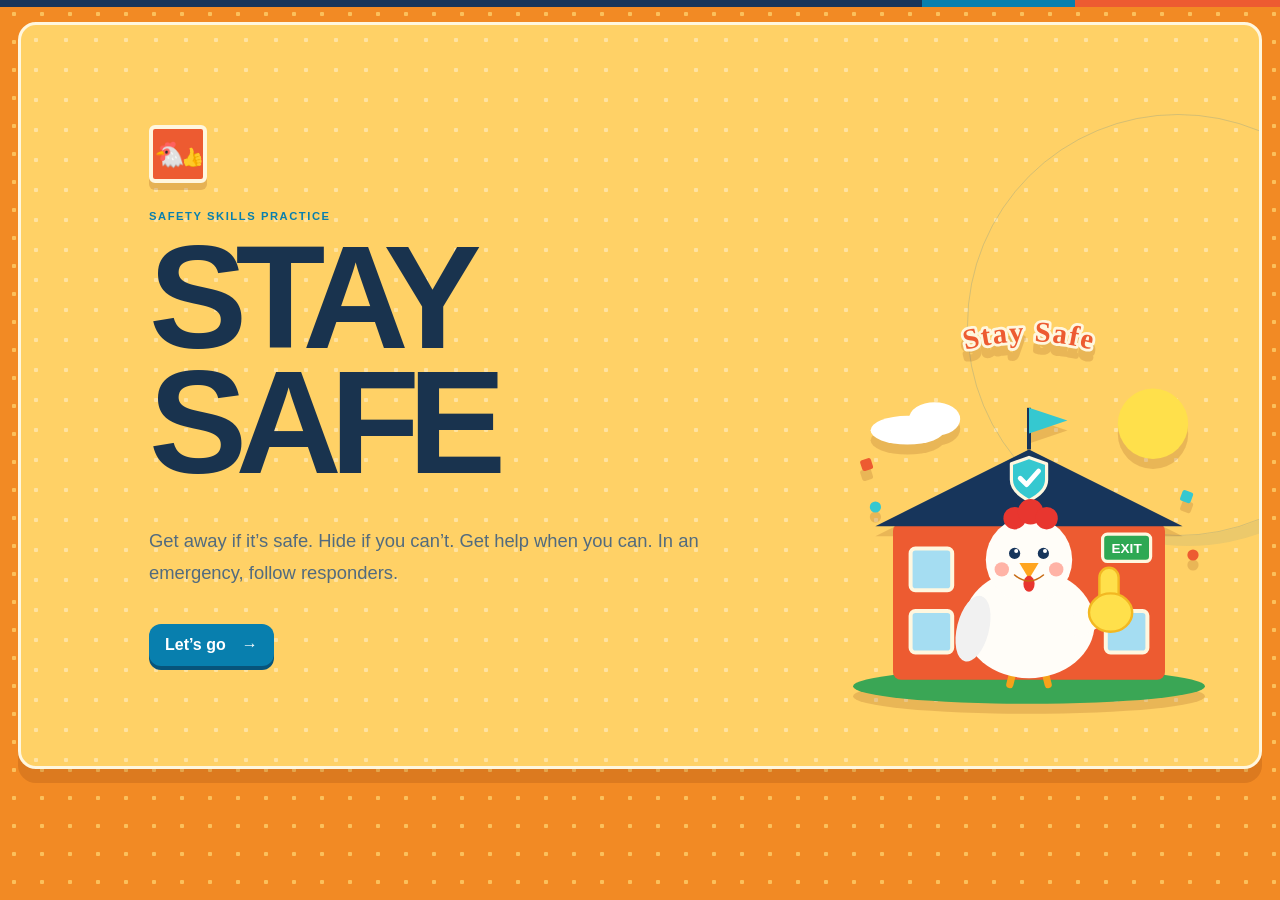
==== index.html @ 2ed21899 "Remove neon glow, shrink quiz sign, add RUN! chase with random hiding spots and hold-E to hide, bigg" ====
<!doctype html>
<html lang="en">
<head>
  <meta charset="utf-8" />
  <meta name="viewport" content="width=device-width, initial-scale=1" />
  <title>Stay Safe Steady Roleplay</title>
  <link rel="stylesheet" href="styles.css" />
  <style>
    :root {
      --ink: #19334e;
      --muted: #526b7f;
      --paper: #fff2ca;
      --panel: #ffffff;
      --line: #d9e9f4;
      --teal: #087fae;
      --dark: #17355b;
      --coral: #ed5b31;
      --yellow: #ffe04b;
      --sky: #35c8d0;
    }

    body {
      background-color: #f28a24;
      background-image: radial-gradient(circle, rgba(255, 213, 113, .72) 2px, transparent 2.5px);
      background-size: 28px 28px;
    }

    .app-shell {
      position: relative;
    }

    .app-shell::before {
      background: linear-gradient(90deg, var(--dark) 0 72%, var(--teal) 72% 84%, var(--coral) 84%);
      content: "";
      height: 7px;
      left: 0;
      position: absolute;
      right: 0;
      top: 0;
    }

    .welcome {
      background: linear-gradient(rgba(20, 107, 103, .07) 1px, transparent 1px), linear-gradient(90deg, rgba(20, 107, 103, .07) 1px, transparent 1px);
      background-size: 48px 48px;
    }

    .welcome::before {
      background: var(--coral);
      height: 6px;
      width: 110px;
    }

    .welcome::after {
      border-color: rgba(23, 105, 170, .18);
      box-shadow: 10px 10px 0 rgba(23, 105, 170, .08);
    }

    .welcome-mark {
      box-shadow: 0 8px 22px rgba(23, 63, 75, .18);
    }

    .intro aside {
      box-shadow: 8px 8px 0 rgba(23, 63, 75, .1);
    }

    .principle-grid article:nth-child(1) { border-top: 4px solid var(--teal); }
    .principle-grid article:nth-child(2) { border-top: 4px solid var(--dark); }
    .principle-grid article:nth-child(3) { border-top: 4px solid var(--coral); }

    .game,
    .special-game {
      box-shadow: 0 14px 30px rgba(23, 63, 75, .14);
    }

    .intro aside {
      border-left: 5px solid var(--coral);
    }

    .game-heading > span {
      background: rgba(255, 255, 255, .08);
      border-color: rgba(255, 255, 255, .35);
    }

    .special-game-unlock {
      background: #e8f1ef;
      border: 1px solid var(--line);
      color: var(--ink);
    }

    .sg-learning-note {
      background: rgba(169, 217, 213, .12);
      border-left: 3px solid var(--sky);
      color: #c9dfdc;
      font-size: .75rem;
      line-height: 1.5;
      margin: 12px 0 0;
      padding: 10px 12px;
    }

    .welcome-mark {
      font-size: 1.55rem;
      gap: 2px;
      white-space: nowrap;
    }

    .brand > b {
      font-size: .95rem;
      white-space: nowrap;
    }

    .chicken-logo {
      align-items: center;
      display: inline-flex;
      position: relative;
    }

    .chicken-face {
      position: relative;
      z-index: 1;
    }

    .chicken-thumb {
      font-size: .72em;
      margin-left: -5px;
      position: relative;
      transform: rotate(-14deg) translateY(4px);
      z-index: 2;
    }

    .welcome-mark .chicken-logo { font-size: 1.55rem; }
    .brand > b .chicken-logo { font-size: .95rem; }

    .welcome {
      align-items: flex-start;
      background-color: #ffd166;
      border: 3px solid #fff7df;
      border-radius: 18px;
      box-shadow: 0 14px 0 rgba(131, 59, 14, .2);
      min-height: min(720px, calc(100vh - 62px));
      overflow: hidden;
      padding: clamp(42px, 8vw, 100px) clamp(28px, 10vw, 150px);
      text-align: left;
    }

    .welcome::after {
      border-radius: 50%;
      height: 420px;
      right: -130px;
      top: 12%;
      width: 420px;
    }

    .welcome > p:not(.kicker) {
      font-size: clamp(1rem, 1.5vw, 1.15rem);
      line-height: 1.7;
      max-width: 580px;
    }

    .welcome h1 {
      font-size: clamp(4.3rem, 12vw, 9.2rem);
      letter-spacing: -.08em;
      max-width: 680px;
    }

    .welcome-actions { align-items: center; display: flex; flex-wrap: wrap; gap: 14px; margin-top: 24px; }

    .welcome-button {
      align-items: center;
      display: inline-flex;
      box-shadow: 0 8px 0 #07547b;
    }

    .intro {
      padding-top: clamp(45px, 7vw, 86px);
    }

    .intro > div {
      position: relative;
    }

    .intro > div::before {
      color: var(--coral);
      content: "01";
      font-family: "Space Grotesk", sans-serif;
      font-size: .8rem;
      font-weight: 700;
      left: -30px;
      position: absolute;
      top: 0;
    }

    .intro aside {
      background: #fff8e8;
      border: 1px solid #ead8ae;
      border-left: 6px solid var(--coral);
      box-shadow: 8px 8px 0 rgba(23, 63, 75, .08);
    }

    .intro aside h2 {
      color: var(--dark);
    }

    .principles {
      padding-bottom: 64px;
      padding-top: 42px;
    }

    .principle-grid {
      gap: 18px;
    }

    .principle-grid article {
      min-height: 188px;
      padding: 24px;
      transition: transform .2s ease, box-shadow .2s ease;
    }

    .principle-grid article:hover {
      box-shadow: 0 12px 24px rgba(23, 63, 75, .1);
      transform: translateY(-4px);
    }

    .principle-grid article:nth-child(1) { background: #e8f6f2; }
    .principle-grid article:nth-child(2) { background: #edf1f8; }
    .principle-grid article:nth-child(3) { background: #fff2ef; }

    .game {
      border-radius: 18px;
      padding: clamp(28px, 5vw, 58px);
    }

    .game-heading {
      border-bottom: 1px solid rgba(255, 255, 255, .18);
      padding-bottom: 24px;
    }

    .choice {
      background: rgba(255, 255, 255, .1);
      border-color: rgba(255, 255, 255, .28);
      min-height: 54px;
    }

    .choice:hover:not(:disabled) {
      background: rgba(255, 255, 255, .18);
      border-color: var(--yellow);
    }

    .share-app {
      background: #ffffff;
      border: 1px solid var(--line);
      border-radius: 12px;
      margin-bottom: 48px;
      padding: 20px 24px;
    }

    .alert {
      background: #fff8e8;
      border: 1px solid #ead8ae;
      border-left: 6px solid var(--coral);
      border-radius: 12px;
      margin-bottom: 35px;
      padding: 40px;
    }

    .welcome {
      background-image: radial-gradient(circle, rgba(255, 255, 255, .38) 2px, transparent 2.5px);
      background-size: 30px 30px;
    }

    .welcome::before {
      left: clamp(28px, 10vw, 150px);
      transform: none;
      width: 56px;
    }

    .welcome-mark { box-shadow: 0 8px 22px rgba(18, 52, 90, .18); }
    .intro aside { background: #fff3e6; border-color: #f0c79f; box-shadow: 8px 8px 0 rgba(18, 52, 90, .08); }
    .principle-grid article:nth-child(1) { background: #b8f1e8; }
    .principle-grid article:nth-child(2) { background: #fff078; }
    .principle-grid article:nth-child(3) { background: #ffc5a2; }
    .principle-grid article:hover { box-shadow: 0 12px 24px rgba(18, 52, 90, .1); }
    .game, .special-game { box-shadow: 0 14px 30px rgba(18, 52, 90, .14); }
    .special-game-unlock { background: #9de8e5; border-color: #fff7df; }
    .alert { background: #fff078; border-color: #ed5b31; }

    .sg-3d-room { background: #102a49; }
    .sg-room-ceiling { background: #0d2038; }
    .sg-room-backwall { background: #1d4268; border-bottom-color: #102a49; }
    .sg-room-floor { background: linear-gradient(#315a80, #1b3c60); }
    .sg-blackboard { background: #17395c; border-color: #e8752a; color: #d8eaff; }
    .sg-door-obj { background: #315f87; border-color: #83b5df; }
    .sg-door-obj b { color: var(--yellow); }
    .sg-window-obj { background: rgba(126, 190, 235, .28); border-color: #83b5df; color: #d8eaff; }
    .sg-closet-obj, .sg-desk-obj, .sg-bookshelf-obj, .sg-student-desk {
      background: #315a7d;
      border-color: #7399bb;
      color: #e5f2ff;
    }
    .sg-closet-obj { background: #244b70; }
    .sg-desk-obj { background: #b6632c; border-color: #ed9a56; }
    .sg-student-desk { background: #294c6e; }
    .sg-bookshelf-obj { background: #7c4d30; border-color: #e28a45; }
    .dpad-btn, .sg-btn-spot, .sg-btn-act, .sg-act-btn { background: #183c63; border-color: #426b94; }
    .sg-btn-spot, .sg-btn-act, .sg-act-btn { color: #e5f2ff; }
    .sg-btn-spot small { color: #a8c7e3; }
    .sg-btn-spot.active, .sg-btn-act.active, .sg-act-btn.active { background: var(--teal); border-color: var(--coral); }
    .sg-alarm-overlay { background: rgba(232, 117, 42, .25); }
    .sg-learning-note { color: #d6e9fb; }

    .primary, .secondary, .outline { border-radius: 12px; transition: transform .18s ease, box-shadow .18s ease; }
    .primary { background: #087fae; box-shadow: 0 4px 0 #07547b; }
    .primary:hover, .secondary:hover, .outline:hover { transform: translateY(-2px); }
    .primary:hover { box-shadow: 0 6px 0 #07547b; }
    .game .game-instruction { color: #d9edff; }
    .game > #next { display: block; margin-left: auto; }
    .game #start-game { border-radius: 20px; box-shadow: 0 8px 0 #07547b; display: inline-block; font-size: 2.5rem; margin-top: 1.5rem; padding: 30px 40px; text-decoration: none; }
    .game .game-sign { color: #ffffff; font-family: "DM Sans", sans-serif; font-size: clamp(1rem, 1.6vw, 1.2rem); font-weight: 700; line-height: 1.3; margin: 1rem 0 0; }
    .game #start-game.hidden, .game > #next.hidden { display: none; }
    #scene em { color: #ff5f00; font-size: clamp(2.5rem, 4.4vw, 3.2rem); font-style: normal; font-weight: 800; line-height: 1.15; }
    #scene p { color: #ff9ecb; font-size: clamp(1.3rem, 2.6vw, 1.8rem); font-weight: 700; line-height: 1.35; }
    #scene strong { color: #ffe04b; font-size: clamp(1.3rem, 2.6vw, 1.8rem); }
    .game .choice-label { font-size: clamp(1.2rem, 2.2vw, 1.6rem); font-weight: 800; letter-spacing: .06em; }
    .game .choice { font-size: clamp(1.2rem, 2.2vw, 1.6rem); font-weight: 700; line-height: 1.3; min-height: 72px; padding: 16px 18px; }
    .game .choice span { align-items: center; display: inline-flex; flex: none; font-size: 1em; height: 1.9em; justify-content: center; width: 1.9em; }
    .game-heading .kicker { font-size: clamp(1.4rem, 2.8vw, 2.2rem); letter-spacing: .04em; }
    .game-heading .game-instruction { font-size: clamp(1.25rem, 2.3vw, 1.8rem); font-weight: 700; }
    .principle-grid article h3 { color: #c80000; font-size: clamp(1.7rem, 3vw, 2.3rem); }
    .principle-grid article p { color: #000000; font-size: clamp(1.15rem, 1.9vw, 1.4rem); font-weight: 600; line-height: 1.5; }
    .game .scenario-grid .game-instruction { color: #9de8e5; font-size: clamp(1.05rem, 1.8vw, 1.3rem); font-weight: 700; line-height: 1.5; }
    button:focus-visible, a:focus-visible, input:focus-visible { outline: 3px solid #ffe04b; outline-offset: 3px; }
    .welcome-mark { background: #ed5b31; border: 4px solid #fff7df; box-shadow: 0 7px 0 rgba(131, 59, 14, .2); }
    .brand > b { background: #ed5b31; }
    .principle-grid article { border-radius: 12px; }
    .share-app { border: 3px solid #35c8d0; box-shadow: 0 7px 0 rgba(23, 53, 91, .12); }
    .game { border: 4px solid #35c8d0; }
    .special-game { border: 4px solid #ffe04b; }
    .welcome > .welcome-art {
      animation: welcome-bob 3.2s ease-in-out infinite;
      bottom: 8%;
      filter: drop-shadow(0 10px 0 rgba(131, 59, 14, .18));
      height: auto;
      pointer-events: none;
      position: absolute;
      right: clamp(20px, 3vw, 56px);
      width: clamp(240px, 30vw, 400px);
    }
    @keyframes welcome-bob { 50% { transform: translateY(-8px); } }
    @media (prefers-reduced-motion: reduce) { .welcome > .welcome-art { animation: none; } }
    @media (max-width: 1100px) {
      .welcome > .welcome-art { margin: 0 auto 8px; order: -1; position: static; width: min(60%, 220px); }
    }

    @media (max-width: 760px) {
      .welcome {
        min-height: calc(100vh - 42px);
        padding: 52px 24px;
      }

      .welcome::after {
        height: 240px;
        right: -120px;
        width: 240px;
      }

      .intro > div::before {
        left: 0;
        top: -26px;
      }

      .share-app,
      .alert {
        padding: 24px;
      }
    }
  </style>
  <script async src="https://www.googletagmanager.com/gtag/js?id=G-SGCJDKYW9X"></script>
  <script>
    window.dataLayer = window.dataLayer || [];
    function gtag(){dataLayer.push(arguments);}
    gtag('js', new Date());
    gtag('config', 'G-SGCJDKYW9X');
  </script>
</head>
<body>
  <div class="app-shell">
    <section class="welcome" id="welcome" aria-labelledby="welcome-title"><div class="welcome-mark" role="img" aria-label="Chicken giving a thumbs up"><span class="chicken-logo"><span class="chicken-face">🐔</span><span class="chicken-thumb">👍</span></span></div><p class="kicker">Safety skills practice</p><h1 id="welcome-title">STAY SAFE</h1><p>Get away if it’s safe. Hide if you can’t. Get help when you can. In an emergency, follow responders.</p><button class="primary welcome-button" id="continue" type="button">Let’s go <span>→</span></button><svg class="welcome-art" viewBox="0 -70 480 490" role="img" aria-label="The words Stay Safe curved above a happy chicken giving a thumbs up in front of a school with a safety shield and an exit sign"><defs><path id="stay-safe-curve" d="M100 -4 Q240 -70 380 -4"/></defs><text font-family="'Comic Sans MS', 'Chalkboard SE', 'Segoe Print', cursive" font-size="36" font-weight="700" fill="#ed5b31" stroke="#fff7df" stroke-width="7" stroke-linejoin="round" paint-order="stroke" letter-spacing="2"><textPath href="#stay-safe-curve" startOffset="50%" text-anchor="middle">Stay Safe</textPath></text><circle cx="395" cy="66" r="44" fill="#ffe04b"/><g fill="#fff"><ellipse cx="88" cy="74" rx="46" ry="18"/><ellipse cx="122" cy="60" rx="32" ry="21"/></g><g fill="#35c8d0"><circle cx="48" cy="170" r="7"/><rect x="430" y="150" width="14" height="14" rx="3" transform="rotate(20 437 157)"/></g><g fill="#ed5b31"><circle cx="445" cy="230" r="7"/><rect x="30" y="110" width="14" height="14" rx="3" transform="rotate(-18 37 117)"/></g><ellipse cx="240" cy="394" rx="220" ry="22" fill="#3aa655"/><rect x="70" y="190" width="340" height="196" rx="10" fill="#ed5b31"/><polygon points="48,194 240,98 432,194" fill="#17355b"/><line x1="240" y1="98" x2="240" y2="46" stroke="#17355b" stroke-width="5"/><polygon points="240,46 288,62 240,78" fill="#35c8d0"/><path d="M240 108 L262 116 V136 C262 148 252 156 240 162 C228 156 218 148 218 136 V116 Z" fill="#35c8d0" stroke="#fff7df" stroke-width="4" stroke-linejoin="round"/><path d="M229 134 L237 142 L252 125" fill="none" stroke="#fff" stroke-width="6" stroke-linecap="round" stroke-linejoin="round"/><g fill="#a5ddf2" stroke="#fff7df" stroke-width="5"><rect x="92" y="222" width="52" height="52" rx="6"/><rect x="92" y="300" width="52" height="52" rx="6"/><rect x="336" y="300" width="52" height="52" rx="6"/></g><rect x="332" y="204" width="60" height="34" rx="6" fill="#2ea853" stroke="#fff7df" stroke-width="4"/><text x="362" y="227" text-anchor="middle" font-family="Arial, sans-serif" font-weight="700" font-size="17" fill="#fff">EXIT</text><g stroke="#f6a21a" stroke-width="9" stroke-linecap="round"><line x1="220" y1="376" x2="216" y2="392"/><line x1="260" y1="376" x2="264" y2="392"/></g><ellipse cx="240" cy="316" rx="82" ry="68" fill="#fffdf8"/><ellipse cx="170" cy="322" rx="20" ry="42" fill="#f1f1f1" transform="rotate(14 170 322)"/><line x1="302" y1="318" x2="338" y2="298" stroke="#fffdf8" stroke-width="28" stroke-linecap="round"/><rect x="328" y="246" width="24" height="54" rx="12" fill="#ffe04b" stroke="#f3b822" stroke-width="3"/><ellipse cx="342" cy="302" rx="27" ry="24" fill="#ffe04b" stroke="#f3b822" stroke-width="3"/><circle cx="240" cy="236" r="54" fill="#fffdf8"/><g fill="#e8362f"><circle cx="222" cy="184" r="14"/><circle cx="242" cy="176" r="16"/><circle cx="262" cy="184" r="14"/></g><circle cx="222" cy="228" r="7" fill="#17355b"/><circle cx="258" cy="228" r="7" fill="#17355b"/><circle cx="224" cy="225" r="2.5" fill="#fff"/><circle cx="260" cy="225" r="2.5" fill="#fff"/><circle cx="206" cy="248" r="9" fill="#ffb3a6"/><circle cx="274" cy="248" r="9" fill="#ffb3a6"/><polygon points="228,240 252,240 240,260" fill="#ffa51f"/><ellipse cx="240" cy="266" rx="7" ry="10" fill="#e8362f"/><path d="M222 255 Q240 270 258 255" fill="none" stroke="#c76a12" stroke-width="2" stroke-linecap="round"/></svg></section>
    <div id="app-content" class="hidden">
      <header><a class="brand" href="#top"><b role="img" aria-label="Chicken giving a thumbs up"><span class="chicken-logo"><span class="chicken-face">🐔</span><span class="chicken-thumb">👍</span></span></b><span><strong>Stay Safe Steady</strong><small>Safety preparedness practice</small></span></a><span id="progress">Round 1</span><button id="reset" class="link-btn">Reset</button></header>
      <main id="top">
      <section class="intro"><div><p class="kicker">Practice together</p><h1>Find your safe next step.</h1><p>Leave only if it’s safe. If you can’t leave, hide. Get help when you can.</p><button id="start" class="primary">Start practice <span>→</span></button></div><aside><b>Need help now?</b><h2>Call local emergency services when safe.</h2><p>This is practice, not live help. Follow responder instructions.</p></aside></section>
      <section class="share-app" aria-labelledby="share-title"><div><p class="kicker">Share the app</p><h2 id="share-title">Practice anywhere.</h2><p>Scan to open on another device.</p><a id="share-link" href="#" target="_blank" rel="noopener">Open app link</a></div><img id="share-qr" class="share-qr" alt="QR code to open Stay Safe Steady" /></section>
      <section class="principles"><p class="kicker">Three safety steps</p><h2>Leave. Hide. Get help.</h2><div class="principle-grid"><article><b>01</b><h3>Get away</h3><p>Leave by a safe route. Leave your things.</p></article><article><b>02</b><h3>Get hidden</h3><p>If you can’t leave, get out of sight. Silence your phone.</p></article><article><b>03</b><h3>Get help</h3><p>When safe, call responders and share where you are.</p></article></div></section>
      <section class="game" id="game"><div class="game-heading"><div><p class="kicker">Practice round</p><h2 id="questionTitle">What’s your safest next step?</h2><p class="game-instruction">Pause. Look. Choose.</p></div><span id="scenario">01</span></div><div class="scenario-grid"><div><div id="scene"></div><p class="game-sign">If you get three questions right in a row, you can play a game!</p><a id="start-game" class="primary hidden" href="game.html">Start game <span>→</span></a></div><div><p class="game-instruction">Safety rule: Leave only if it’s safe. Otherwise hide, stay quiet, and follow responders. Get help when safe.</p><p class="choice-label">What would you do?</p><div id="choices"></div><p id="feedback" aria-live="polite"></p></div></div><button id="next" class="secondary hidden">Next round →</button></section>
      <section class="special-game hidden" id="special-game">
        <div class="special-game-heading">
          <div>
            <p class="kicker">Interactive safety drill</p>
            <h2>Practice securing a classroom</h2>
            <p>Find cover, secure the door, silence your phone, and wait for responders.</p>
          </div>
          <div class="sg-status-pills">
            <span id="sg-level-badge">Area 1: Science Classroom</span>
            <span id="sg-timer-badge">Alarm: Ready</span>
          </div>
        </div>
        <div class="sg-game-wrapper">
          <div class="sg-3d-room" id="sg-3d-room" tabindex="0">
            <div class="sg-alarm-overlay" id="sg-alarm-overlay"></div>
            <div class="sg-search-beam" id="sg-search-beam"></div>
            <div class="sg-key-hints"><span class="key-badge">WASD</span> Move | <span class="key-badge">E</span> Hide | <span class="key-badge">C</span> Crouch</div>
            <div class="sg-interact-prompt hidden" id="sg-interact-prompt">Press <span class="key-badge">E</span> to Hide</div>
            <div class="sg-room-ceiling">
              <div class="sg-light"></div>
            </div>
            <div class="sg-room-backwall">
              <div class="sg-blackboard" id="sg-blackboard"><span>SCIENCE CLASSROOM</span></div>
              <div class="sg-door-obj" id="sg-door-obj"><span>DOOR</span><b id="sg-door-lock-status">UNLOCKED</b></div>
              <div class="sg-window-obj" id="sg-window-obj"><span>WINDOW</span></div>
            </div>
            <div class="sg-room-floor" id="sg-room-floor">
              <div class="sg-closet-obj" id="sg-closet-obj"><span>SUPPLY CLOSET</span></div>
              <div class="sg-desk-obj" id="sg-desk-obj"><span>TEACHER DESK</span></div>
              <div class="sg-student-desk" id="sg-student-desk"><span>STUDENT TABLES</span></div>
              <div class="sg-bookshelf-obj" id="sg-bookshelf-obj"><span>BOOKSHELF</span></div>
              <div class="sg-player-avatar" id="sg-player-avatar"><i></i><b></b><span class="avatar-label">YOU</span></div>
            </div>
            <div class="sg-dpad">
              <button class="dpad-btn" id="dpad-up" title="Move Up (W / ⬆️)">▲</button>
              <div class="dpad-row">
                <button class="dpad-btn" id="dpad-left" title="Move Left (A / ⬅️)">◀</button>
                <button class="dpad-btn" id="dpad-down" title="Move Down (S / ⬇️)">▼</button>
                <button class="dpad-btn" id="dpad-right" title="Move Right (D / ➡️)">▶</button>
              </div>
            </div>
            <div class="sg-room-caption" id="sg-room-caption">Practice: move, hide, crouch.</div>
          </div>
          <div class="sg-controls-panel">
            <div class="sg-control-section">
              <p class="choice-label">1. Pick a hiding spot</p>
              <div class="sg-spots-grid">
                <button class="sg-btn-spot" data-sgspot="closet">🚪 Supply Closet <small>(High Cover)</small></button>
                <button class="sg-btn-spot" data-sgspot="desk">🪑 Heavy Desk <small>(Medium Cover)</small></button>
                <button class="sg-btn-spot" data-sgspot="bookshelf">📚 Bookshelf <small>(High Cover)</small></button>
                <button class="sg-btn-spot" data-sgspot="window">🪟 By Window <small>(Exposed!)</small></button>
              </div>
            </div>
            <div class="sg-control-section">
              <p class="choice-label">2. Safety actions</p>
              <div class="sg-actions-grid">
                <button class="sg-btn-act" id="sg-act-door">🔒 Door: <b>UNLOCKED</b></button>
                <button class="sg-act-btn" id="sg-act-phone">📱 Phone: <b>RINGER ON</b></button>
                <button class="sg-act-btn" id="sg-act-posture">🧎 Position: <b>STANDING</b></button>
              </div>
              <p class="sg-learning-note"><b>Remember:</b> Leave if it’s safe. If not, secure the door, silence your phone, and stay low.</p>
            </div>
            <div class="sg-status-area">
              <p id="sg-feedback-msg" aria-live="polite">Choose a spot and actions. This is practice, not live help.</p>
              <div class="sg-btn-row">
                <button id="sg-start-timer-btn" class="primary">Start drill 🚨</button>
                <button id="sg-retry-btn" class="outline hidden">Retry Level 🔄</button>
                <button id="sg-next-level-btn" class="primary hidden">Next Area →</button>
              </div>
            </div>
          </div>
        </div>
      </section>
      <section class="alert"><div><p class="kicker">Trusted contact</p><h2>Send a note when safe.</h2><p>Get safe first. Call responders before messaging.</p></div><form id="alert-form"><label for="contact">Trusted contact</label><input id="contact" placeholder="e.g. Sam" /><label for="where">Where are you?</label><input id="where" placeholder="e.g. north library entrance" /><button class="outline" type="submit">Preview alert →</button><small id="preview">Practice only. Nothing is sent.</small></form></section>
      </main>
    </div>
  </div>
  <script src="script.js"></script>
</body>
</html>
---- styles.css ----
@media (min-width:761px){.app-shell.app-shell{max-width:none;padding-left:18px;padding-right:18px}}
 .app-shell{max-width:none;padding-left:18px;padding-right:18px}
 .welcome{align-items:center;background:linear-gradient(rgba(216,222,214,.26) 1px,transparent 1px),linear-gradient(90deg,rgba(216,222,214,.26) 1px,transparent 1px);background-size:42px 42px;display:flex;flex-direction:column;justify-content:center;min-height:calc(100vh - 62px);padding:30px;position:relative;text-align:center}.welcome::before{background:var(--yellow);content:"";height:5px;left:50%;position:absolute;top:18%;transform:translateX(-50%);width:72px}.welcome::after{border:1px solid rgba(17,104,95,.14);border-radius:8px;content:"";height:clamp(280px,32vw,470px);position:absolute;width:clamp(440px,52vw,760px);z-index:0}.welcome>*{position:relative;z-index:1}.welcome-mark{align-items:center;background:var(--coral);border:7px solid var(--paper);border-radius:6px;box-shadow:0 8px 22px rgba(223,115,88,.2);color:#fff;display:flex;font-size:2rem;height:58px;justify-content:center;margin-bottom:25px;width:58px}.welcome h1{font-size:clamp(4rem,12vw,9rem);line-height:.85;margin:0 0 22px}.welcome>p:not(.kicker){color:var(--muted);font-size:1rem;max-width:460px}.welcome-button{margin-top:18px}.welcome-button span{margin-left:18px}
:root{--ink:#1f2a29;--muted:#65716e;--paper:#f4f0e8;--panel:#fffdf8;--line:#d8ded6;--teal:#11685f;--dark:#0b4944;--coral:#df7358;--yellow:#f1c761}*{box-sizing:border-box}html{scroll-behavior:smooth}body{margin:0;background:var(--paper);color:var(--ink);font-family:"DM Sans",sans-serif}button,input{font:inherit}button{cursor:pointer}.app-shell{max-width:1180px;margin:auto;padding:22px clamp(18px,4vw,55px) 40px}header{align-items:center;display:flex;justify-content:space-between;margin-bottom:34px}.brand{align-items:center;color:var(--ink);display:flex;gap:10px;text-decoration:none}.brand>b{align-items:center;background:var(--coral);border-radius:8px;color:#fff;display:flex;font-size:24px;height:32px;justify-content:center;width:32px}.brand strong,.brand small{display:block}.brand strong{font-family:"Space Grotesk",sans-serif}.brand small{color:var(--muted);font-size:.7rem}header>span{color:var(--muted);font-size:.8rem;margin-left:auto;margin-right:18px}.link-btn{background:none;border:0;color:var(--muted);text-decoration:underline}.kicker{color:var(--teal);font-size:.7rem;font-weight:700;letter-spacing:.14em;margin:0 0 10px;text-transform:uppercase}h1,h2,h3{font-family:"Space Grotesk",sans-serif;letter-spacing:-.03em;margin-top:0}h1{font-size:clamp(2.8rem,6vw,5.8rem);line-height:.95;margin-bottom:18px}h2{font-size:clamp(1.4rem,2.8vw,2.2rem);margin-bottom:10px}h3{font-size:1rem;margin-bottom:5px}p{line-height:1.5}.intro{align-items:center;display:grid;gap:50px;grid-template-columns:1.35fr .75fr;padding:30px 0 55px}.intro>div>p:not(.kicker){color:var(--muted);max-width:520px}.primary,.secondary,.outline{border:0;border-radius:7px;font-weight:700;padding:12px 16px}.primary{background:var(--teal);color:#fff}.primary span{margin-left:16px}.intro aside{background:var(--yellow);border-radius:8px;padding:23px}.intro aside>b{font-size:.7rem;letter-spacing:.1em;text-transform:uppercase}.intro aside h2{font-size:1.3rem}.intro aside p{font-size:.85rem;margin-bottom:0}.principles{border-top:1px solid var(--line);padding:28px 0 48px}.principle-grid{display:grid;gap:12px;grid-template-columns:repeat(3,1fr)}.principle-grid article{background:var(--panel);border:1px solid var(--line);border-radius:7px;padding:18px}.principle-grid b{color:var(--coral)}.principle-grid p{color:var(--muted);font-size:.82rem;margin-bottom:0}.game,.drill{background:var(--dark);border-radius:10px;color:#fff;margin-bottom:30px;padding:clamp(23px,4vw,42px)}.game-heading,.drill-heading{align-items:start;display:flex;justify-content:space-between;gap:15px}.game .kicker,.drill .kicker{color:var(--yellow)}.game-heading>span,.drill-heading>span{border:1px solid #6a9288;border-radius:20px;color:#dcece3;font-size:.7rem;padding:7px 10px;white-space:nowrap}.scenario-grid,.drill-grid{display:grid;gap:45px;grid-template-columns:1fr 1fr;margin-top:25px}.scenario-grid>div,.drill-grid>div{min-width:0}.scene em{color:var(--yellow);font-size:.7rem;font-style:normal;font-weight:700;letter-spacing:.12em;text-transform:uppercase}.scene p{color:#dce8e1}.scene strong{display:block;font-size:1.1rem;margin-top:20px}.choice-label{color:#a8c5b9;font-size:.7rem;letter-spacing:.12em;text-transform:uppercase}.choice,.drill-choice{border:1px solid #4d8278;border-radius:6px;display:block;margin:8px 0;text-align:left;width:100%}.choice{align-items:center;background:#215f57;color:#fff;display:flex;gap:10px;padding:11px}.choice span{align-items:center;border:1px solid #79a399;border-radius:50%;display:flex;flex:0 0 23px;height:23px;justify-content:center}.choice.right{background:#347a52}.choice.wrong{background:#864e4a}.choice:disabled{cursor:default}.good,.care{border-radius:5px;line-height:1.45;margin-top:13px;padding:10px}.good{background:#256042;color:#c9f1d0}.care{background:#864e4a;color:#ffd0c4}.secondary{background:#fff;color:var(--dark);margin-top:15px}.hidden{display:none}.drill>div>p{color:#b5c8c1}.room{background:#394d49;min-height:300px;overflow:hidden;perspective:800px;position:relative}.room:before{background:linear-gradient(125deg,#596865,#2c3d3a);clip-path:polygon(0 0,100% 0,70% 100%,30% 100%);content:"";inset:0;position:absolute}.ceiling{background:#f5d88b;box-shadow:0 0 35px 10px #f5d88b66;height:10px;left:42%;position:absolute;top:35px;width:90px}.exit{background:var(--coral);border:3px solid #e49b78;bottom:35px;color:#fff;font-size:.55rem;font-weight:bold;padding:10px;position:absolute;right:13%;z-index:2}.spot{background:#536f68;border:2px solid #9ebeb0;color:#fff;font-size:.52rem;font-weight:bold;padding:8px;position:absolute;z-index:3}.spot:hover,.spot.selected{background:var(--coral)}.window{right:8%;top:78px}.desk{bottom:55px;left:34%}.safe-room{bottom:55px;height:105px;left:7%;width:75px}.avatar{bottom:62px;height:70px;left:53%;position:absolute;width:26px;z-index:4}.avatar i{background:#d29b78;border:2px solid #603d30;border-radius:50%;display:block;height:23px;margin:auto;width:23px}.avatar b{background:var(--coral);border:2px solid #603d30;border-radius:10px 10px 3px 3px;display:block;height:45px;width:26px}.room>p{background:#0b4944e8;bottom:0;font-size:.8rem;left:0;margin:0;padding:10px;position:absolute;right:0;z-index:5}.drill-choice{background:#243b36;color:#fff;padding:12px}.drill-choice small,.drill-choice b{display:block}.drill-choice small{color:#afc5bb;margin-top:3px}.drill-choice.selected{background:#30645a}.outline{background:transparent;border:1px solid var(--teal);color:var(--teal)}.drill .outline{border-color:#badac6;color:#fff}.alert{border-bottom:1px solid var(--line);border-top:1px solid var(--line);display:grid;gap:45px;grid-template-columns:1fr 1fr;padding:55px 0}.alert>div p:last-child{color:var(--muted)}form{display:grid;gap:7px}label{font-size:.75rem;font-weight:700}input{border:1px solid var(--line);border-radius:5px;padding:10px}.form-note{color:var(--muted)}form small{color:var(--muted);line-height:1.4}.alert .outline{justify-self:start;margin-top:8px}
+.special-game-unlock{background:var(--yellow);border-radius:8px;padding:25px;margin:25px 0;text-align:center}.special-game-unlock h2{margin-bottom:8px}.special-game-unlock p{margin-bottom:15px;color:var(--ink)}.special-game{background:var(--dark);border-radius:12px;padding:30px;color:#fff;margin:30px 0}.special-game .kicker{color:var(--yellow)}.special-game-heading{display:flex;justify-content:space-between;align-items:flex-start;gap:20px;margin-bottom:20px}.special-game-heading h2{color:#fff;margin-bottom:6px}.special-game-heading p{color:#b5c8c1;margin:0;font-size:.85rem;max-width:580px}
.sg-status-pills{display:flex;flex-direction:column;align-items:flex-end;gap:6px}.sg-status-pills span{background:rgba(255,255,255,0.12);padding:6px 12px;border-radius:20px;font-size:0.75rem;font-weight:700;color:var(--yellow);border:1px solid rgba(241,199,97,0.3)}
.sg-game-wrapper{display:grid;grid-template-columns:1.2fr 1fr;gap:25px;align-items:start}
.sg-3d-room{background:#1a2826;min-height:360px;border-radius:10px;overflow:hidden;perspective:800px;position:relative;border:1px solid rgba(255,255,255,0.1);box-shadow:inset 0 0 50px rgba(0,0,0,0.6);outline:none}
.sg-key-hints{position:absolute;top:10px;left:12px;z-index:12;background:rgba(0,0,0,0.7);padding:5px 12px;border-radius:15px;font-size:0.7rem;color:#d5e5e2;backdrop-filter:blur(4px);border:1px solid rgba(255,255,255,0.18)}
.key-badge{background:var(--coral);color:#fff;padding:2px 6px;border-radius:4px;font-weight:bold;font-size:0.65rem;box-shadow:0 2px 4px rgba(0,0,0,0.3)}
.sg-interact-prompt{position:absolute;top:48px;left:50%;transform:translateX(-50%);z-index:15;background:var(--yellow);color:var(--ink);padding:6px 14px;border-radius:20px;font-weight:bold;font-size:0.75rem;box-shadow:0 4px 12px rgba(0,0,0,0.4);border:2px solid var(--paper);animation:sg-prompt-bounce 0.8s infinite alternate}
@keyframes sg-prompt-bounce{0%{transform:translateX(-50%) translateY(0)}100%{transform:translateX(-50%) translateY(-4px)}}
.sg-dpad{position:absolute;bottom:38px;right:12px;z-index:12;display:flex;flex-direction:column;align-items:center;gap:3px;background:rgba(0,0,0,0.5);padding:6px;border-radius:8px;backdrop-filter:blur(2px)}
.dpad-row{display:flex;gap:3px}
.dpad-btn{width:28px;height:28px;background:#243e39;color:#fff;border:1px solid #3d635d;border-radius:4px;font-size:0.75rem;display:flex;justify-content:center;align-items:center;padding:0;cursor:pointer;user-select:none;transition:background 0.1s}
.dpad-btn:active{background:var(--yellow);color:var(--ink)}
.sg-alarm-overlay{position:absolute;inset:0;background:rgba(223,115,88,0.25);pointer-events:none;z-index:5;opacity:0;transition:opacity 0.3s}
.sg-alarm-overlay.active{animation:sg-alarm-flash 0.8s infinite alternate}
@keyframes sg-alarm-flash{0%{opacity:0.1}100%{opacity:0.5}}
.sg-search-beam{position:absolute;top:0;left:-30%;width:150px;height:100%;background:linear-gradient(90deg,transparent,rgba(255,255,200,0.35),transparent);pointer-events:none;z-index:6;transform:skewX(-20deg);display:none}
.sg-search-beam.sweeping{display:block;animation:sg-beam-sweep 2.5s linear infinite}
@keyframes sg-beam-sweep{0%{left:-30%}100%{left:130%}}
.sg-room-ceiling{position:absolute;top:0;width:100%;height:40px;background:#13201e;display:flex;justify-content:center;align-items:center}
.sg-light{width:40px;height:8px;background:#ffeeaa;border-radius:4px;box-shadow:0 0 15px #ffeeaa}
.sg-room-backwall{position:absolute;top:40px;width:100%;height:140px;background:#233835;border-bottom:3px solid #142220;display:flex;justify-content:space-around;align-items:flex-end;padding:0 15px}
.sg-blackboard{width:90px;height:55px;background:#123226;border:3px solid #3b2a1a;border-radius:3px;display:flex;justify-content:center;align-items:center;color:#a3d2bc;font-size:0.5rem;font-weight:bold;margin-bottom:20px;text-align:center;box-shadow:0 2px 6px rgba(0,0,0,0.4)}
.sg-door-obj{width:55px;height:110px;background:#31524e;border:2px solid #57807a;border-bottom:0;border-radius:4px 4px 0 0;display:flex;flex-direction:column;justify-content:center;align-items:center;color:#fff;font-size:0.65rem;font-weight:bold;position:relative;cursor:pointer}
.sg-door-obj b{font-size:0.55rem;color:var(--yellow);margin-top:4px}
.sg-door-obj.locked{border-color:#2ecc71;background:#1e3d3a}.sg-door-obj.locked b{color:#2ecc71}
.sg-window-obj{width:75px;height:65px;background:rgba(180,220,240,0.25);border:3px solid #57807a;border-radius:4px;display:flex;justify-content:center;align-items:center;color:#a0c8d8;font-size:0.65rem;font-weight:bold;margin-bottom:15px;box-shadow:inset 0 0 10px rgba(255,255,255,0.2)}
.sg-room-floor{position:absolute;top:180px;bottom:0;width:100%;background:linear-gradient(#2a423e,#1a2a27);transform:rotateX(25deg);transform-origin:top center;padding:15px}
.sg-closet-obj,.sg-desk-obj,.sg-bookshelf-obj,.sg-student-desk{position:absolute;background:#2c4844;border:2px solid #4d736e;border-radius:4px;color:#d5e5e2;font-size:0.6rem;font-weight:bold;display:flex;justify-content:center;align-items:center;cursor:pointer;transition:all 0.2s;text-align:center}
.sg-closet-obj{left:15px;top:10px;width:75px;height:75px;background:#243e3a;border-color:#486e68}
.sg-desk-obj{left:110px;top:15px;width:80px;height:45px;background:#3b5643;border-color:#5c7e66}
.sg-student-desk{left:110px;top:70px;width:110px;height:40px;background:#32433f;border-color:#4c635f;border-style:dashed}
.sg-bookshelf-obj{right:15px;top:10px;width:75px;height:85px;background:#4a3c2c;border-color:#7a6249}
.sg-closet-obj.selected,.sg-desk-obj.selected,.sg-bookshelf-obj.selected,.sg-window-obj.selected,.sg-student-desk.selected{border-color:var(--yellow);box-shadow:0 0 14px var(--yellow)}
.sg-player-avatar{position:absolute;width:26px;height:42px;transition:left 0.08s linear, top 0.08s linear, transform 0.2s ease, opacity 0.2s ease;z-index:4;left:170px;top:60px}
.sg-player-avatar i{width:16px;height:16px;background:#ffd6a5;border-radius:50%;display:block;margin:0 auto;border:1px solid #d49863}
.sg-player-avatar b{width:22px;height:22px;background:var(--coral);border-radius:4px;display:block;margin-top:2px;border:1px solid #b85038}
.avatar-label{position:absolute;top:-16px;left:50%;transform:translateX(-50%);background:rgba(0,0,0,0.8);color:var(--yellow);font-size:0.5rem;font-weight:bold;padding:1px 4px;border-radius:3px;white-space:nowrap}
.sg-player-avatar.crouched{height:24px}.sg-player-avatar.crouched i{margin-top:2px}.sg-player-avatar.crouched b{height:12px}
.sg-player-avatar.hidden-avatar{opacity:0.25;filter:grayscale(0.5)}
.sg-room-caption{position:absolute;bottom:0;width:100%;background:rgba(0,0,0,0.7);color:#fff;font-size:0.75rem;padding:8px 12px;text-align:center;z-index:10}
.sg-controls-panel{background:rgba(255,255,255,0.05);border:1px solid rgba(255,255,255,0.1);border-radius:10px;padding:20px;display:flex;flex-direction:column;gap:16px}
.sg-control-section p{margin-bottom:8px}
.sg-spots-grid{display:grid;grid-template-columns:1fr 1fr;gap:8px}
.sg-btn-spot,.sg-btn-act,.sg-act-btn{background:#162a27;border:1px solid #2e4d47;color:#e0f0ed;border-radius:6px;padding:10px;font-size:0.75rem;text-align:left;cursor:pointer;transition:all 0.2s}
.sg-btn-spot small{display:block;color:#8ba8a3;font-size:0.65rem}
.sg-btn-spot.active,.sg-btn-act.active,.sg-act-btn.active{background:var(--teal);border-color:var(--yellow);color:#fff}
.sg-actions-grid{display:flex;flex-direction:column;gap:8px}
.sg-status-area{background:rgba(0,0,0,0.3);border-radius:8px;padding:15px}
#sg-feedback-msg{font-size:0.8rem;line-height:1.4;margin-bottom:12px;color:#d0e5e0}
.sg-btn-row{display:flex;gap:10px}
.share-app{align-items:center;border-bottom:1px solid var(--line);border-top:1px solid var(--line);display:flex;justify-content:space-between;margin:0 0 55px;padding:22px 0}.share-app h2{margin-bottom:6px}.share-app p{color:var(--muted);font-size:.85rem;margin:0 0 10px}.share-app a{color:var(--teal);font-size:.8rem;font-weight:700}.share-qr{background:#fff;border:6px solid #fff;border-radius:6px;height:104px;width:104px}
.game-instruction{color:var(--muted);font-size:.85rem;margin-top:8px}@media(max-width:760px){.app-shell{padding:18px}.intro,.scenario-grid,.drill-grid,.alert{grid-template-columns:1fr;gap:28px}.principle-grid{grid-template-columns:1fr}header>span{display:none}.intro{padding-top:10px}h1{font-size:clamp(3rem,16vw,5rem)}.game,.drill{padding:22px}.game-heading,.drill-heading{display:block}.game-heading>span,.drill-heading>span{display:inline-block;margin-top:8px}.scenario-grid{margin-top:15px}.alert{padding:45px 0}.room{min-height:270px}.sg-game-wrapper{grid-template-columns:1fr}}
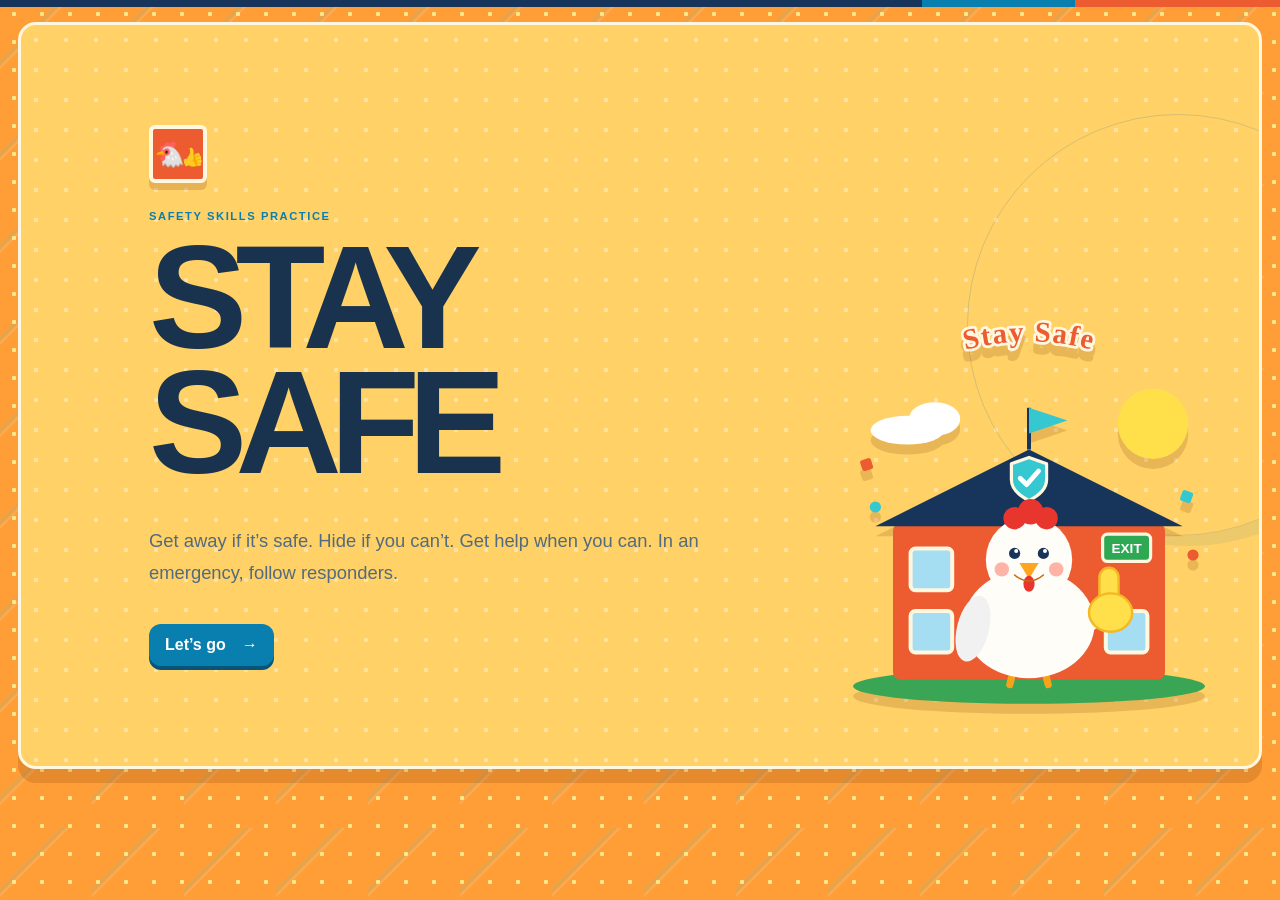
==== commit 48ac7bda: "Brighten playful orange safety app background" ====
--- a/index.html
+++ b/index.html
@@ -20,9 +20,9 @@
     }
 
     body {
-      background-color: #f28a24;
-      background-image: radial-gradient(circle, rgba(255, 213, 113, .72) 2px, transparent 2.5px);
-      background-size: 28px 28px;
+      background-color: #ff9e37;
+      background-image: radial-gradient(circle, rgba(255, 235, 143, .95) 2px, transparent 2.5px), repeating-linear-gradient(135deg, transparent 0 43px, rgba(53, 200, 208, .12) 43px 46px, rgba(255, 255, 255, .10) 46px 49px, transparent 49px 92px);
+      background-size: 28px 28px, 92px 92px;
     }
 
     .app-shell {
@@ -314,8 +314,9 @@
     .game .game-instruction { color: #d9edff; }
     .game > #next { display: block; margin-left: auto; }
     .game #start-game { border-radius: 20px; box-shadow: 0 8px 0 #07547b; display: inline-block; font-size: 2.5rem; margin-top: 1.5rem; padding: 30px 40px; text-decoration: none; }
-    .game .game-sign { color: #ffffff; font-family: "DM Sans", sans-serif; font-size: clamp(1rem, 1.6vw, 1.2rem); font-weight: 700; line-height: 1.3; margin: 1rem 0 0; }
+    .game .game-sign { color: #ffffff; font-family: "DM Sans", sans-serif; font-size: clamp(1.3rem, 2.6vw, 1.8rem); font-weight: 700; line-height: 1.3; margin: 1rem 0 0; }
     .game #start-game.hidden, .game > #next.hidden { display: none; }
+    .main-page-btn { background: #07547b; border: 0; border-radius: 16px; box-shadow: 0 6px 0 rgba(0,0,0,.35); color: #fff; cursor: pointer; font-size: clamp(1.2rem, 2.4vw, 1.8rem); font-weight: 800; margin-left: auto; padding: 14px 26px; }
     #scene em { color: #ff5f00; font-size: clamp(2.5rem, 4.4vw, 3.2rem); font-style: normal; font-weight: 800; line-height: 1.15; }
     #scene p { color: #ff9ecb; font-size: clamp(1.3rem, 2.6vw, 1.8rem); font-weight: 700; line-height: 1.35; }
     #scene strong { color: #ffe04b; font-size: clamp(1.3rem, 2.6vw, 1.8rem); }
@@ -372,6 +373,11 @@
         padding: 24px;
       }
     }
+    .alert > div > p:not(.kicker) { font-size: clamp(1.4rem, 2.6vw, 2rem); font-weight: 700; line-height: 1.3; }
+    .alert #alert-form label { font-size: clamp(1.4rem, 2.6vw, 2rem); font-weight: 800; }
+    .alert #alert-form input { font-size: 1.4rem; padding: 14px 16px; }
+    .alert #alert-form button { font-size: clamp(1.5rem, 2.8vw, 2.2rem); font-weight: 800; padding: 18px 32px; }
+    .alert #alert-form small { font-size: 1.4rem; font-weight: 700; line-height: 1.4; }
   </style>
   <script async src="https://www.googletagmanager.com/gtag/js?id=G-SGCJDKYW9X"></script>
   <script>
@@ -385,7 +391,7 @@
   <div class="app-shell">
     <section class="welcome" id="welcome" aria-labelledby="welcome-title"><div class="welcome-mark" role="img" aria-label="Chicken giving a thumbs up"><span class="chicken-logo"><span class="chicken-face">🐔</span><span class="chicken-thumb">👍</span></span></div><p class="kicker">Safety skills practice</p><h1 id="welcome-title">STAY SAFE</h1><p>Get away if it’s safe. Hide if you can’t. Get help when you can. In an emergency, follow responders.</p><button class="primary welcome-button" id="continue" type="button">Let’s go <span>→</span></button><svg class="welcome-art" viewBox="0 -70 480 490" role="img" aria-label="The words Stay Safe curved above a happy chicken giving a thumbs up in front of a school with a safety shield and an exit sign"><defs><path id="stay-safe-curve" d="M100 -4 Q240 -70 380 -4"/></defs><text font-family="'Comic Sans MS', 'Chalkboard SE', 'Segoe Print', cursive" font-size="36" font-weight="700" fill="#ed5b31" stroke="#fff7df" stroke-width="7" stroke-linejoin="round" paint-order="stroke" letter-spacing="2"><textPath href="#stay-safe-curve" startOffset="50%" text-anchor="middle">Stay Safe</textPath></text><circle cx="395" cy="66" r="44" fill="#ffe04b"/><g fill="#fff"><ellipse cx="88" cy="74" rx="46" ry="18"/><ellipse cx="122" cy="60" rx="32" ry="21"/></g><g fill="#35c8d0"><circle cx="48" cy="170" r="7"/><rect x="430" y="150" width="14" height="14" rx="3" transform="rotate(20 437 157)"/></g><g fill="#ed5b31"><circle cx="445" cy="230" r="7"/><rect x="30" y="110" width="14" height="14" rx="3" transform="rotate(-18 37 117)"/></g><ellipse cx="240" cy="394" rx="220" ry="22" fill="#3aa655"/><rect x="70" y="190" width="340" height="196" rx="10" fill="#ed5b31"/><polygon points="48,194 240,98 432,194" fill="#17355b"/><line x1="240" y1="98" x2="240" y2="46" stroke="#17355b" stroke-width="5"/><polygon points="240,46 288,62 240,78" fill="#35c8d0"/><path d="M240 108 L262 116 V136 C262 148 252 156 240 162 C228 156 218 148 218 136 V116 Z" fill="#35c8d0" stroke="#fff7df" stroke-width="4" stroke-linejoin="round"/><path d="M229 134 L237 142 L252 125" fill="none" stroke="#fff" stroke-width="6" stroke-linecap="round" stroke-linejoin="round"/><g fill="#a5ddf2" stroke="#fff7df" stroke-width="5"><rect x="92" y="222" width="52" height="52" rx="6"/><rect x="92" y="300" width="52" height="52" rx="6"/><rect x="336" y="300" width="52" height="52" rx="6"/></g><rect x="332" y="204" width="60" height="34" rx="6" fill="#2ea853" stroke="#fff7df" stroke-width="4"/><text x="362" y="227" text-anchor="middle" font-family="Arial, sans-serif" font-weight="700" font-size="17" fill="#fff">EXIT</text><g stroke="#f6a21a" stroke-width="9" stroke-linecap="round"><line x1="220" y1="376" x2="216" y2="392"/><line x1="260" y1="376" x2="264" y2="392"/></g><ellipse cx="240" cy="316" rx="82" ry="68" fill="#fffdf8"/><ellipse cx="170" cy="322" rx="20" ry="42" fill="#f1f1f1" transform="rotate(14 170 322)"/><line x1="302" y1="318" x2="338" y2="298" stroke="#fffdf8" stroke-width="28" stroke-linecap="round"/><rect x="328" y="246" width="24" height="54" rx="12" fill="#ffe04b" stroke="#f3b822" stroke-width="3"/><ellipse cx="342" cy="302" rx="27" ry="24" fill="#ffe04b" stroke="#f3b822" stroke-width="3"/><circle cx="240" cy="236" r="54" fill="#fffdf8"/><g fill="#e8362f"><circle cx="222" cy="184" r="14"/><circle cx="242" cy="176" r="16"/><circle cx="262" cy="184" r="14"/></g><circle cx="222" cy="228" r="7" fill="#17355b"/><circle cx="258" cy="228" r="7" fill="#17355b"/><circle cx="224" cy="225" r="2.5" fill="#fff"/><circle cx="260" cy="225" r="2.5" fill="#fff"/><circle cx="206" cy="248" r="9" fill="#ffb3a6"/><circle cx="274" cy="248" r="9" fill="#ffb3a6"/><polygon points="228,240 252,240 240,260" fill="#ffa51f"/><ellipse cx="240" cy="266" rx="7" ry="10" fill="#e8362f"/><path d="M222 255 Q240 270 258 255" fill="none" stroke="#c76a12" stroke-width="2" stroke-linecap="round"/></svg></section>
     <div id="app-content" class="hidden">
-      <header><a class="brand" href="#top"><b role="img" aria-label="Chicken giving a thumbs up"><span class="chicken-logo"><span class="chicken-face">🐔</span><span class="chicken-thumb">👍</span></span></b><span><strong>Stay Safe Steady</strong><small>Safety preparedness practice</small></span></a><span id="progress">Round 1</span><button id="reset" class="link-btn">Reset</button></header>
+      <header><a class="brand" href="#top"><b role="img" aria-label="Chicken giving a thumbs up"><span class="chicken-logo"><span class="chicken-face">🐔</span><span class="chicken-thumb">👍</span></span></b><span><strong>Stay Safe Steady</strong><small>Safety preparedness practice</small></span></a><button id="main-page" class="main-page-btn" type="button">Go back to main page</button><span id="progress">Round 1</span><button id="reset" class="link-btn">Reset</button></header>
       <main id="top">
       <section class="intro"><div><p class="kicker">Practice together</p><h1>Find your safe next step.</h1><p>Leave only if it’s safe. If you can’t leave, hide. Get help when you can.</p><button id="start" class="primary">Start practice <span>→</span></button></div><aside><b>Need help now?</b><h2>Call local emergency services when safe.</h2><p>This is practice, not live help. Follow responder instructions.</p></aside></section>
       <section class="share-app" aria-labelledby="share-title"><div><p class="kicker">Share the app</p><h2 id="share-title">Practice anywhere.</h2><p>Scan to open on another device.</p><a id="share-link" href="#" target="_blank" rel="noopener">Open app link</a></div><img id="share-qr" class="share-qr" alt="QR code to open Stay Safe Steady" /></section>
